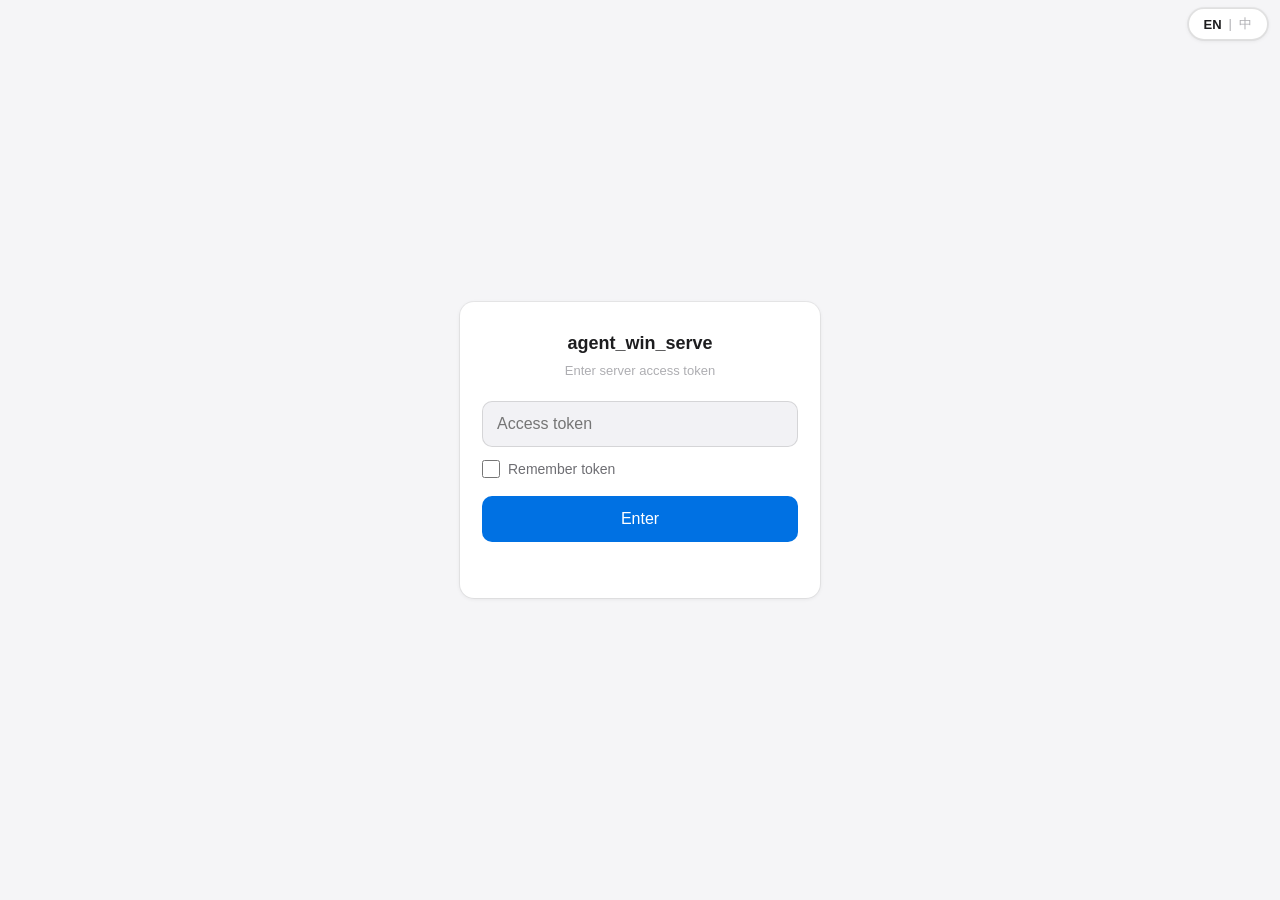
==== static/mobile.html @ 714d3a8e "init" ====
<!DOCTYPE html>
<html lang="en">
<head>
  <meta charset="utf-8" />
  <meta name="viewport" content="width=device-width, initial-scale=1, maximum-scale=1, viewport-fit=cover" />
  <title>claude·tape · mobile</title>
  <link rel="icon" href="/static/favicon.ico" type="image/x-icon" />
  <link rel="stylesheet" href="/static/vendor/xterm.css" />
  <style>
    :root {
      --bg:#f5f5f7; --s1:#fff; --s2:#f2f2f5; --s3:#e8e8ed;
      --b:rgba(0,0,0,.07); --bm:rgba(0,0,0,.12);
      --t1:#1d1d1f; --t2:#6e6e73; --t3:#aeaeb2;
      --blue:#0071e3; --green:#28a745; --red:#ff3b30;
      --r:14px; --rsm:10px; --rxs:8px;
      --card-shadow:0 1px 4px rgba(0,0,0,.08),0 0 0 1px rgba(0,0,0,.05);
      --safe-b:env(safe-area-inset-bottom,0px);
      --safe-t:env(safe-area-inset-top,0px);
    }
    *,*::before,*::after{box-sizing:border-box;margin:0;padding:0;}
    html,body{height:100%;background:var(--bg);color:var(--t1);
      font-family:-apple-system,BlinkMacSystemFont,"Helvetica Neue",sans-serif;
      font-size:15px;line-height:1.5;-webkit-font-smoothing:antialiased;
      -webkit-text-size-adjust:100%;}
    .hidden{display:none !important;}
    button,input,select,textarea{font-family:inherit;}
    ::-webkit-scrollbar{width:0;height:0;}

    /* Gate */
    #gate{position:fixed;inset:0;z-index:10;background:var(--bg);
      display:flex;align-items:center;justify-content:center;padding:20px;}
    .gate-box{width:min(360px,92vw);background:var(--s1);border-radius:var(--r);
      padding:28px 22px;box-shadow:var(--card-shadow);}
    .gate-title{font-size:18px;font-weight:600;text-align:center;margin-bottom:4px;}
    .gate-sub{font-size:13px;color:var(--t3);text-align:center;margin-bottom:20px;}
    .gate-box input[type=password]{width:100%;background:var(--s2);color:var(--t1);
      border:1px solid var(--bm);border-radius:var(--rsm);padding:13px 14px;
      font-size:16px;outline:none;margin-bottom:12px;}
    .gate-box input[type=password]:focus{border-color:var(--blue);}
    .gate-remember{display:flex;align-items:center;gap:8px;font-size:14px;
      color:var(--t2);margin-bottom:16px;cursor:pointer;user-select:none;}
    .gate-remember input{width:18px;height:18px;accent-color:var(--blue);}
    #enter{width:100%;background:var(--blue);color:#fff;border:none;
      border-radius:var(--rsm);padding:14px;font-size:16px;font-weight:500;cursor:pointer;}
    #enter:active{filter:brightness(.95);}
    #gate-err{color:var(--red);font-size:13px;min-height:18px;margin-top:10px;text-align:center;}

    /* Lang switcher */
    #lang-sw{position:fixed;top:calc(8px + var(--safe-t));right:12px;z-index:99999;
      display:flex;align-items:center;gap:2px;background:var(--s1);
      border:1px solid var(--bm);border-radius:20px;padding:4px 10px;box-shadow:var(--card-shadow);}
    .lb{background:none;border:none;cursor:pointer;font-size:13px;color:var(--t3);
      padding:2px 5px;border-radius:4px;}
    .lb.active{color:var(--t1);font-weight:600;}
    .lb-sep{font-size:13px;color:var(--t3);}

    /* Home */
    #home{position:fixed;inset:0;z-index:5;overflow-y:auto;background:var(--bg);
      -webkit-overflow-scrolling:touch;}
    .home-wrap{max-width:560px;margin:0 auto;padding:calc(20px + var(--safe-t)) 16px calc(40px + var(--safe-b));}
    .brand{display:flex;align-items:center;gap:8px;margin-bottom:20px;}
    .brand-name{font-size:19px;font-weight:700;letter-spacing:-.02em;color:var(--t1);}
    .brand-name em{font-style:normal;color:#C45A3A;}
    .sec-label{font-size:11px;font-weight:600;letter-spacing:.07em;text-transform:uppercase;
      color:var(--t3);padding:0 4px;margin:26px 0 8px;}
    .sec-label:first-of-type{margin-top:0;}
    .home-card{background:var(--s1);border-radius:var(--r);box-shadow:var(--card-shadow);padding:14px;}
    .new-col{display:flex;flex-direction:column;gap:10px;}
    .new-col select{width:100%;background:var(--s2);color:var(--t1);border:1px solid var(--bm);
      border-radius:var(--rsm);padding:12px;font-size:15px;outline:none;appearance:auto;}
    .new-col #start{width:100%;background:var(--blue);color:#fff;border:none;border-radius:var(--rsm);
      padding:14px;font-size:16px;font-weight:500;cursor:pointer;}
    .new-col #config{width:100%;background:var(--s2);color:var(--t2);border:1px solid var(--bm);
      border-radius:var(--rsm);padding:12px;font-size:15px;cursor:pointer;}

    /* History */
    .grp{margin-bottom:12px;}
    .grp-head{display:flex;align-items:center;gap:8px;padding:10px 8px;border-radius:var(--rsm);
      cursor:pointer;user-select:none;}
    .grp-head .caret{color:var(--t3);font-size:12px;width:12px;text-align:center;}
    .grp-head .path{color:var(--t2);font-size:13px;word-break:break-all;flex:1;}
    .grp-head .count{font-size:11px;color:var(--t3);background:var(--s3);border-radius:20px;padding:2px 9px;}
    .grp-body{display:flex;flex-direction:column;gap:10px;}
    .scard{background:var(--s1);border-radius:var(--r);box-shadow:var(--card-shadow);padding:12px 14px;}
    .scard-top{display:flex;align-items:center;gap:8px;margin-bottom:10px;}
    .scard-top .dot{width:8px;height:8px;flex:none;border-radius:50%;}
    .scard-top .dot.active{background:var(--green);box-shadow:0 0 5px rgba(40,167,69,.4);}
    .scard-top .dot.closed{background:var(--t3);}
    .scard-top .when{color:var(--t2);font-size:13px;font-variant-numeric:tabular-nums;}
    .scard-top .act{margin-left:auto;background:var(--green);color:#fff;border:none;
      border-radius:var(--rxs);padding:8px 16px;font-size:14px;font-weight:500;cursor:pointer;}
    .scard-row{display:flex;align-items:flex-start;gap:8px;margin-top:8px;}
    .scard-row .lbl{font-size:12px;color:var(--t3);width:42px;flex:none;padding-top:9px;}
    .scard-row .tag-input{flex:1;min-width:0;background:var(--s2);color:var(--t1);
      border:1px solid var(--bm);border-radius:var(--rxs);padding:8px 10px;font-size:14px;
      outline:none;resize:none;overflow:hidden;line-height:1.4;}
    .scard-row .tag-input:focus{border-color:var(--blue);}
    .scard-row .m-select{flex:1;min-width:0;background:var(--s2);color:var(--blue);
      border:1px solid var(--bm);border-radius:var(--rxs);padding:8px 10px;font-size:14px;
      outline:none;appearance:auto;}
    .scard-row .pk-ok,.scard-row .pk-cancel,.scard-row .mi-del{flex:none;background:var(--s2);
      color:var(--t2);border:1px solid var(--bm);border-radius:var(--rxs);padding:8px 12px;
      font-size:13px;cursor:pointer;}
    .scard-row .mi-del{color:var(--red);border-color:rgba(255,59,48,.25);}
    .tag-btns{display:none;gap:6px;}
    .tag-btns.visible{display:flex;}
    .empty{color:var(--t3);font-size:14px;padding:14px 8px;}

    /* Terminal */
    #termview{position:fixed;inset:0;background:#1e1e1e;display:flex;flex-direction:column;}
    #bar{display:flex;gap:10px;align-items:center;flex:none;
      height:calc(48px + var(--safe-t));padding:var(--safe-t) 12px 0;
      background:rgba(245,245,247,.95);border-bottom:1px solid var(--b);}
    #back{background:var(--s2);color:var(--t2);border:1px solid var(--bm);border-radius:var(--rxs);
      padding:8px 14px;font-size:14px;cursor:pointer;}
    #bar .brand-name{font-size:15px;}
    #status{margin-left:auto;font-size:12px;color:var(--t2);}
    #term{flex:1;min-height:0;padding:4px;overflow:hidden;}

    /* Keys toolbar */
    #keys{flex:none;display:flex;gap:6px;overflow-x:auto;white-space:nowrap;
      padding:8px 10px calc(8px + var(--safe-b));background:#2a2a2e;
      border-top:1px solid rgba(255,255,255,.08);-webkit-overflow-scrolling:touch;}
    #keys::-webkit-scrollbar{height:0;}
    .key{flex:none;min-width:46px;height:38px;display:inline-flex;align-items:center;justify-content:center;
      background:#3a3a40;color:#eaeaea;border:1px solid rgba(255,255,255,.1);border-radius:8px;
      font-size:14px;font-family:Consolas,monospace;cursor:pointer;user-select:none;padding:0 12px;}
    .key:active{background:#4a4a52;}
    .key.armed{background:var(--blue);color:#fff;border-color:var(--blue);}

    /* Config */
    #configview{position:fixed;inset:0;z-index:6;overflow-y:auto;background:var(--bg);
      -webkit-overflow-scrolling:touch;}
    #cfgbar{display:flex;gap:10px;align-items:center;height:calc(48px + var(--safe-t));
      padding:var(--safe-t) 14px 0;background:rgba(245,245,247,.95);border-bottom:1px solid var(--b);
      position:sticky;top:0;z-index:1;}
    #cfg-back{background:var(--s2);color:var(--t2);border:1px solid var(--bm);border-radius:var(--rxs);
      padding:8px 14px;font-size:14px;cursor:pointer;}
    .cfg-title{font-size:15px;font-weight:600;}
    #cfg-status{margin-left:auto;font-size:12px;color:var(--t2);}
    #cfg-body{max-width:560px;margin:0 auto;padding:16px 14px calc(40px + var(--safe-b));}
    .cfg-card{background:var(--s1);border-radius:var(--r);box-shadow:var(--card-shadow);
      padding:14px;margin-bottom:12px;}
    .cfg-h{font-size:11px;font-weight:600;letter-spacing:.07em;text-transform:uppercase;
      color:var(--t3);margin-bottom:12px;}
    .cfg-field{display:block;font-size:13px;color:var(--t2);margin-bottom:14px;}
    .cfg-field:last-child{margin-bottom:0;}
    .cfg-field input,.cfg-field textarea{display:block;width:100%;margin-top:6px;background:var(--s2);
      color:var(--t1);border:1px solid var(--bm);border-radius:var(--rsm);padding:11px;font-size:15px;
      outline:none;font-family:"SF Mono","Consolas",monospace;resize:vertical;}
    .cfg-field input:focus,.cfg-field textarea:focus{border-color:var(--blue);}
    .mcard{background:var(--s2);border:1px solid var(--b);border-radius:var(--rsm);
      padding:12px;margin-bottom:10px;}
    .mcard.builtin{opacity:.55;}
    .mcard-h{display:flex;align-items:center;gap:8px;margin-bottom:8px;}
    .mcard-h .midx{font-size:12px;color:var(--t3);}
    .mcard-h .cfg-builtin-tag{font-size:11px;color:var(--t3);background:var(--s1);
      border:1px solid var(--b);border-radius:20px;padding:2px 9px;}
    .mcard-h .m-del{margin-left:auto;background:transparent;color:var(--red);
      border:1px solid rgba(255,59,48,.25);border-radius:var(--rxs);padding:6px 12px;
      font-size:13px;cursor:pointer;}
    .mcard label{display:block;font-size:11px;color:var(--t3);margin-bottom:8px;}
    .mcard label:last-child{margin-bottom:0;}
    .mcard input{display:block;width:100%;margin-top:4px;background:var(--s1);color:var(--t1);
      border:1px solid var(--bm);border-radius:var(--rxs);padding:9px;font-size:14px;outline:none;
      font-family:"SF Mono","Consolas",monospace;}
    .mcard input:focus{border-color:var(--blue);}
    .mcard input:disabled{opacity:.6;}
    .cfg-add{background:transparent;color:var(--blue);border:1px solid rgba(0,113,227,.3);
      border-radius:var(--rxs);padding:10px 14px;font-size:14px;cursor:pointer;}
    .cfg-actions{display:flex;gap:10px;}
    .cfg-actions button{flex:1;border-radius:var(--rsm);padding:13px;font-size:15px;font-weight:500;
      cursor:pointer;border:none;}
    #cfg-save{background:var(--s2);color:var(--t1);border:1px solid var(--bm) !important;}
    #cfg-apply{background:var(--blue);color:#fff;}

    /* Confirm dialog */
    @keyframes fadeIn{from{opacity:0;}to{opacity:1;}}
    .confirm-overlay{position:fixed;inset:0;z-index:20000;background:rgba(0,0,0,.35);
      display:flex;align-items:center;justify-content:center;padding:20px;animation:fadeIn .12s ease;}
    .confirm-card{background:var(--s1);border-radius:var(--r);width:min(320px,92vw);
      padding:24px 20px 18px;box-shadow:0 20px 60px rgba(0,0,0,.2);}
    .confirm-msg{font-size:15px;text-align:center;margin-bottom:20px;line-height:1.6;}
    .confirm-actions{display:flex;gap:10px;}
    .confirm-cancel{flex:1;background:var(--s2);color:var(--t1);border:1px solid var(--bm);
      border-radius:var(--rsm);padding:12px;font-size:15px;cursor:pointer;}
    .confirm-ok{flex:1;background:var(--red);color:#fff;border:none;border-radius:var(--rsm);
      padding:12px;font-size:15px;font-weight:500;cursor:pointer;}
  </style>
</head>
<body>
  <div id="gate">
    <div class="gate-box">
      <div class="gate-title">agent_win_serve</div>
      <div class="gate-sub" data-i18n="gate_sub">Enter server access token</div>
      <input id="token-input" type="password" placeholder="Access token"
             data-i18n-ph="gate_placeholder" autocomplete="off" />
      <label class="gate-remember">
        <input type="checkbox" id="remember-token" />
        <span data-i18n="gate_remember">Remember token</span>
      </label>
      <button id="enter" data-i18n="gate_enter">Enter</button>
      <div id="gate-err"></div>
    </div>
  </div>

  <div id="home" class="hidden">
    <div class="home-wrap">
      <div class="brand">
        <svg width="26" height="26" viewBox="0 0 32 32" style="display:block">
          <defs><linearGradient id="bg-grad2" x1="0" x2="1" y1="0" y2="1">
            <stop offset="0%" stop-color="#E78A6A"/><stop offset="100%" stop-color="#C45A3A"/>
          </linearGradient></defs>
          <rect x="1" y="1" width="30" height="30" rx="7" fill="url(#bg-grad2)"/>
          <path d="M5 19c3 -2 6 -2 11 -2s8 0 11 2" stroke="#FFF7EE" stroke-width="1.6" stroke-linecap="round" fill="none" opacity=".85"/>
          <circle cx="11" cy="14" r="3.4" fill="#FFF7EE"/><circle cx="21" cy="14" r="3.4" fill="#FFF7EE"/>
          <circle cx="11" cy="14" r="1.2" fill="#C45A3A"/><circle cx="21" cy="14" r="1.2" fill="#C45A3A"/>
        </svg>
        <span class="brand-name">claude<em>·</em>tape</span>
      </div>
      <div class="sec-label" data-i18n="sec_new_session">New Session</div>
      <div class="home-card">
        <div class="new-col">
          <select id="model"></select>
          <select id="cwd"></select>
          <button id="start" data-i18n="btn_start">Start</button>
          <button id="config" data-i18n="btn_config">Config</button>
        </div>
      </div>
      <div class="sec-label" data-i18n="sec_history">History</div>
      <div id="history"></div>
    </div>
  </div>

  <div id="termview" class="hidden">
    <div id="bar">
      <button id="back" data-i18n="btn_back">← Back</button>
      <span class="brand-name">claude<em>·</em>tape</span>
      <span id="status"></span>
    </div>
    <div id="term"></div>
    <div id="keys">
      <button class="key" data-seq="esc">Esc</button>
      <button class="key" data-seq="tab">Tab</button>
      <button class="key" id="key-ctrl">Ctrl</button>
      <button class="key" data-seq="up">↑</button>
      <button class="key" data-seq="down">↓</button>
      <button class="key" data-seq="left">←</button>
      <button class="key" data-seq="right">→</button>
      <button class="key" data-seq="enter">Enter</button>
      <button class="key" data-seq="slash">/</button>
    </div>
  </div>

  <div id="configview" class="hidden">
    <div id="cfgbar">
      <button id="cfg-back" data-i18n="btn_cfg_back">← Back</button>
      <span class="cfg-title" data-i18n="cfg_title">Config</span>
      <span id="cfg-status"></span>
    </div>
    <div id="cfg-body">
      <div class="cfg-card">
        <label class="cfg-field">claude_bin
          <input id="cfg-claude-bin" type="text" />
        </label>
        <label class="cfg-field">access_token
          <input id="cfg-token" type="text" />
        </label>
        <label class="cfg-field">
          <span data-i18n="cfg_dirs_label">project_dirs (one per line)</span>
          <textarea id="cfg-dirs" rows="4"></textarea>
        </label>
      </div>
      <div class="cfg-card">
        <div class="cfg-h" data-i18n="cfg_models_label">Models</div>
        <div id="cfg-models"></div>
        <div style="display:flex;gap:8px;flex-wrap:wrap">
          <button id="cfg-add-model" class="cfg-add" data-i18n="cfg_add_model">+ Add model</button>
          <button id="cfg-import-model" class="cfg-add" data-i18n="cfg_import_model">↑ Import</button>
          <button id="cfg-export-model" class="cfg-add" data-i18n="cfg_export_model">↓ Export</button>
        </div>
        <input type="file" id="cfg-import-file" accept=".json" style="display:none">
      </div>
      <div class="cfg-actions">
        <button id="cfg-save" data-i18n="cfg_save">Save</button>
        <button id="cfg-apply" data-i18n="cfg_apply">Apply</button>
      </div>
    </div>
  </div>

  <div id="lang-sw">
    <button class="lb active" data-lang="en">EN</button>
    <span class="lb-sep">|</span>
    <button class="lb" data-lang="zh">中</button>
  </div>

  <script src="/static/vendor/xterm.js"></script>
  <script src="/static/vendor/addon-fit.js"></script>
  <script src="/static/mobile.js"></script>
</body>
</html>
---- static/vendor/xterm.css ----
/**
 * Copyright (c) 2014 The xterm.js authors. All rights reserved.
 * Copyright (c) 2012-2013, Christopher Jeffrey (MIT License)
 * https://github.com/chjj/term.js
 * @license MIT
 *
 * Permission is hereby granted, free of charge, to any person obtaining a copy
 * of this software and associated documentation files (the "Software"), to deal
 * in the Software without restriction, including without limitation the rights
 * to use, copy, modify, merge, publish, distribute, sublicense, and/or sell
 * copies of the Software, and to permit persons to whom the Software is
 * furnished to do so, subject to the following conditions:
 *
 * The above copyright notice and this permission notice shall be included in
 * all copies or substantial portions of the Software.
 *
 * THE SOFTWARE IS PROVIDED "AS IS", WITHOUT WARRANTY OF ANY KIND, EXPRESS OR
 * IMPLIED, INCLUDING BUT NOT LIMITED TO THE WARRANTIES OF MERCHANTABILITY,
 * FITNESS FOR A PARTICULAR PURPOSE AND NONINFRINGEMENT. IN NO EVENT SHALL THE
 * AUTHORS OR COPYRIGHT HOLDERS BE LIABLE FOR ANY CLAIM, DAMAGES OR OTHER
 * LIABILITY, WHETHER IN AN ACTION OF CONTRACT, TORT OR OTHERWISE, ARISING FROM,
 * OUT OF OR IN CONNECTION WITH THE SOFTWARE OR THE USE OR OTHER DEALINGS IN
 * THE SOFTWARE.
 *
 * Originally forked from (with the author's permission):
 *   Fabrice Bellard's javascript vt100 for jslinux:
 *   http://bellard.org/jslinux/
 *   Copyright (c) 2011 Fabrice Bellard
 *   The original design remains. The terminal itself
 *   has been extended to include xterm CSI codes, among
 *   other features.
 */

/**
 *  Default styles for xterm.js
 */

.xterm {
    cursor: text;
    position: relative;
    user-select: none;
    -ms-user-select: none;
    -webkit-user-select: none;
}

.xterm.focus,
.xterm:focus {
    outline: none;
}

.xterm .xterm-helpers {
    position: absolute;
    top: 0;
    /**
     * The z-index of the helpers must be higher than the canvases in order for
     * IMEs to appear on top.
     */
    z-index: 5;
}

.xterm .xterm-helper-textarea {
    padding: 0;
    border: 0;
    margin: 0;
    /* Move textarea out of the screen to the far left, so that the cursor is not visible */
    position: absolute;
    opacity: 0;
    left: -9999em;
    top: 0;
    width: 0;
    height: 0;
    z-index: -5;
    /** Prevent wrapping so the IME appears against the textarea at the correct position */
    white-space: nowrap;
    overflow: hidden;
    resize: none;
}

.xterm .composition-view {
    /* TODO: Composition position got messed up somewhere */
    background: #000;
    color: #FFF;
    display: none;
    position: absolute;
    white-space: nowrap;
    z-index: 1;
}

.xterm .composition-view.active {
    display: block;
}

.xterm .xterm-viewport {
    /* On OS X this is required in order for the scroll bar to appear fully opaque */
    background-color: #000;
    overflow-y: scroll;
    cursor: default;
    position: absolute;
    right: 0;
    left: 0;
    top: 0;
    bottom: 0;
}

.xterm .xterm-screen {
    position: relative;
}

.xterm .xterm-screen canvas {
    position: absolute;
    left: 0;
    top: 0;
}

.xterm .xterm-scroll-area {
    visibility: hidden;
}

.xterm-char-measure-element {
    display: inline-block;
    visibility: hidden;
    position: absolute;
    top: 0;
    left: -9999em;
    line-height: normal;
}

.xterm.enable-mouse-events {
    /* When mouse events are enabled (eg. tmux), revert to the standard pointer cursor */
    cursor: default;
}

.xterm.xterm-cursor-pointer,
.xterm .xterm-cursor-pointer {
    cursor: pointer;
}

.xterm.column-select.focus {
    /* Column selection mode */
    cursor: crosshair;
}

.xterm .xterm-accessibility:not(.debug),
.xterm .xterm-message {
    position: absolute;
    left: 0;
    top: 0;
    bottom: 0;
    right: 0;
    z-index: 10;
    color: transparent;
    pointer-events: none;
}

.xterm .xterm-accessibility-tree:not(.debug) *::selection {
  color: transparent;
}

.xterm .xterm-accessibility-tree {
  user-select: text;
  white-space: pre;
}

.xterm .live-region {
    position: absolute;
    left: -9999px;
    width: 1px;
    height: 1px;
    overflow: hidden;
}

.xterm-dim {
    /* Dim should not apply to background, so the opacity of the foreground color is applied
     * explicitly in the generated class and reset to 1 here */
    opacity: 1 !important;
}

.xterm-underline-1 { text-decoration: underline; }
.xterm-underline-2 { text-decoration: double underline; }
.xterm-underline-3 { text-decoration: wavy underline; }
.xterm-underline-4 { text-decoration: dotted underline; }
.xterm-underline-5 { text-decoration: dashed underline; }

.xterm-overline {
    text-decoration: overline;
}

.xterm-overline.xterm-underline-1 { text-decoration: overline underline; }
.xterm-overline.xterm-underline-2 { text-decoration: overline double underline; }
.xterm-overline.xterm-underline-3 { text-decoration: overline wavy underline; }
.xterm-overline.xterm-underline-4 { text-decoration: overline dotted underline; }
.xterm-overline.xterm-underline-5 { text-decoration: overline dashed underline; }

.xterm-strikethrough {
    text-decoration: line-through;
}

.xterm-screen .xterm-decoration-container .xterm-decoration {
	z-index: 6;
	position: absolute;
}

.xterm-screen .xterm-decoration-container .xterm-decoration.xterm-decoration-top-layer {
	z-index: 7;
}

.xterm-decoration-overview-ruler {
    z-index: 8;
    position: absolute;
    top: 0;
    right: 0;
    pointer-events: none;
}

.xterm-decoration-top {
    z-index: 2;
    position: relative;
}
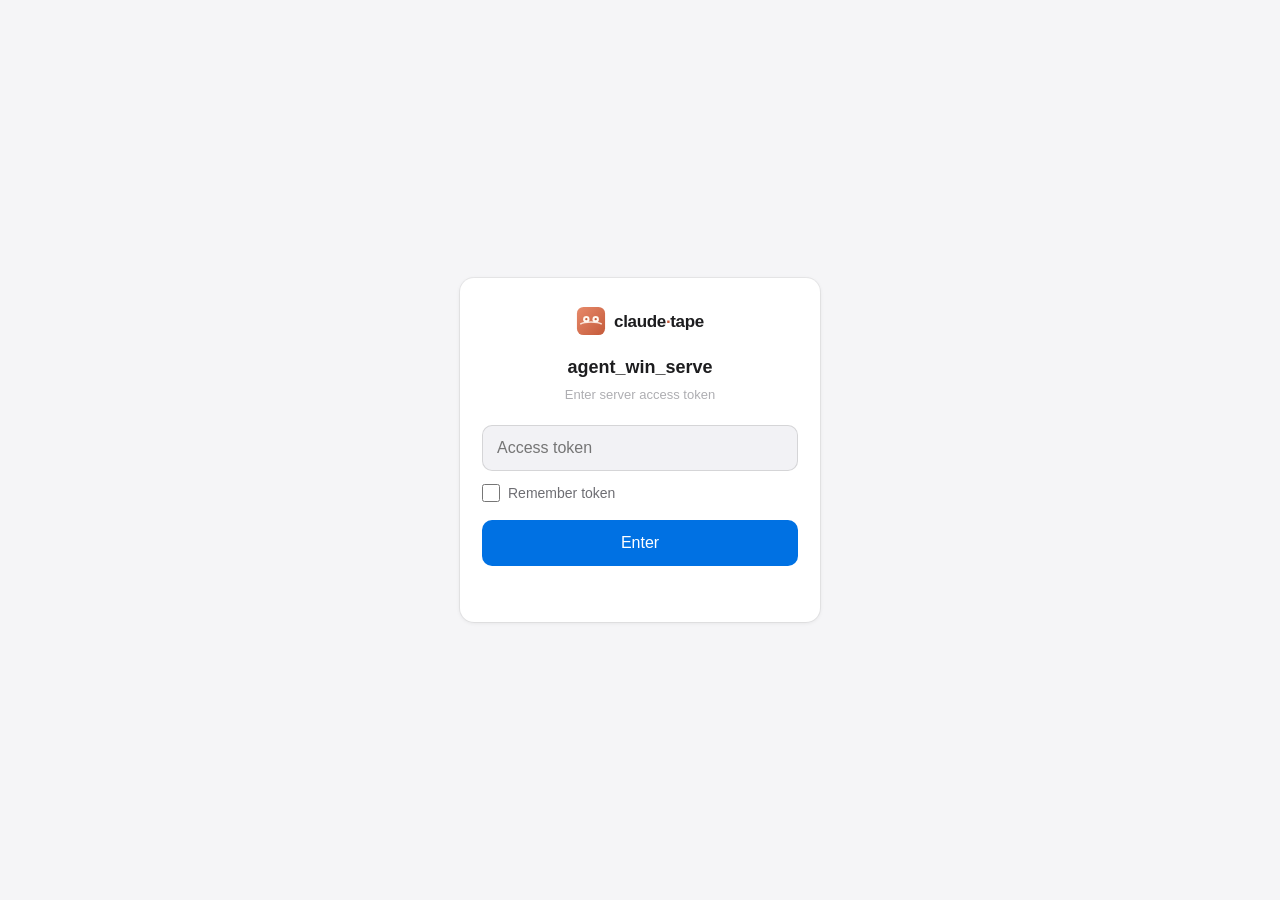
==== commit 61f10f9a: "feat: frp tunnel for external access, Bearer-token auth, WS keepalive - Vendor pyfrpc (pure-Python f" ====
--- a/static/mobile.html
+++ b/static/mobile.html
@@ -7,11 +7,13 @@
   <link rel="icon" href="/static/favicon.ico" type="image/x-icon" />
   <link rel="stylesheet" href="/static/vendor/xterm.css" />
   <style>
-    :root {
+    :root{
       --bg:#f5f5f7; --s1:#fff; --s2:#f2f2f5; --s3:#e8e8ed;
       --b:rgba(0,0,0,.07); --bm:rgba(0,0,0,.12);
       --t1:#1d1d1f; --t2:#6e6e73; --t3:#aeaeb2;
       --blue:#0071e3; --green:#28a745; --red:#ff3b30;
+      --coral:#C45A3A; --coral2:#E78A6A;
+      --accent:var(--coral2); --accent-dk:var(--coral); --accent-bg:rgba(196,90,58,.1);
       --r:14px; --rsm:10px; --rxs:8px;
       --card-shadow:0 1px 4px rgba(0,0,0,.08),0 0 0 1px rgba(0,0,0,.05);
       --safe-b:env(safe-area-inset-bottom,0px);
@@ -20,17 +22,19 @@
     *,*::before,*::after{box-sizing:border-box;margin:0;padding:0;}
     html,body{height:100%;background:var(--bg);color:var(--t1);
       font-family:-apple-system,BlinkMacSystemFont,"Helvetica Neue",sans-serif;
-      font-size:15px;line-height:1.5;-webkit-font-smoothing:antialiased;
-      -webkit-text-size-adjust:100%;}
+      font-size:15px;line-height:1.5;-webkit-font-smoothing:antialiased;-webkit-text-size-adjust:100%;}
     .hidden{display:none !important;}
     button,input,select,textarea{font-family:inherit;}
     ::-webkit-scrollbar{width:0;height:0;}
 
-    /* Gate */
-    #gate{position:fixed;inset:0;z-index:10;background:var(--bg);
+    /* ---------- Gate ---------- */
+    #gate{position:fixed;inset:0;z-index:100;background:var(--bg);
       display:flex;align-items:center;justify-content:center;padding:20px;}
     .gate-box{width:min(360px,92vw);background:var(--s1);border-radius:var(--r);
       padding:28px 22px;box-shadow:var(--card-shadow);}
+    .gate-brand{display:flex;align-items:center;justify-content:center;gap:8px;margin-bottom:18px;}
+    .gate-brand-name{font-size:17px;font-weight:700;letter-spacing:-.02em;}
+    .gate-brand-name em{font-style:normal;color:var(--coral);}
     .gate-title{font-size:18px;font-weight:600;text-align:center;margin-bottom:4px;}
     .gate-sub{font-size:13px;color:var(--t3);text-align:center;margin-bottom:20px;}
     .gate-box input[type=password]{width:100%;background:var(--s2);color:var(--t1);
@@ -45,100 +49,135 @@
     #enter:active{filter:brightness(.95);}
     #gate-err{color:var(--red);font-size:13px;min-height:18px;margin-top:10px;text-align:center;}
 
-    /* Lang switcher */
-    #lang-sw{position:fixed;top:calc(8px + var(--safe-t));right:12px;z-index:99999;
-      display:flex;align-items:center;gap:2px;background:var(--s1);
-      border:1px solid var(--bm);border-radius:20px;padding:4px 10px;box-shadow:var(--card-shadow);}
-    .lb{background:none;border:none;cursor:pointer;font-size:13px;color:var(--t3);
-      padding:2px 5px;border-radius:4px;}
-    .lb.active{color:var(--t1);font-weight:600;}
-    .lb-sep{font-size:13px;color:var(--t3);}
-
-    /* Home */
-    #home{position:fixed;inset:0;z-index:5;overflow-y:auto;background:var(--bg);
-      -webkit-overflow-scrolling:touch;}
-    .home-wrap{max-width:560px;margin:0 auto;padding:calc(20px + var(--safe-t)) 16px calc(40px + var(--safe-b));}
-    .brand{display:flex;align-items:center;gap:8px;margin-bottom:20px;}
-    .brand-name{font-size:19px;font-weight:700;letter-spacing:-.02em;color:var(--t1);}
-    .brand-name em{font-style:normal;color:#C45A3A;}
+    /* ---------- App shell ---------- */
+    #app{position:fixed;inset:0;display:flex;flex-direction:column;background:var(--bg);}
+
+    /* persistent top bar — controls hug the LEFT, center kept clear for the camera */
+    #bar{flex:none;display:flex;align-items:center;gap:8px;
+      height:calc(54px + var(--safe-t));padding:calc(8px + var(--safe-t)) 12px 0;
+      background:rgba(245,245,247,.92);backdrop-filter:saturate(1.6) blur(12px);
+      border-bottom:1px solid var(--b);position:relative;z-index:20;}
+    .icon-btn{width:40px;height:40px;flex:none;display:flex;align-items:center;justify-content:center;
+      background:var(--s1);border:1px solid var(--b);font-size:18px;color:var(--t1);cursor:pointer;
+      border-radius:11px;box-shadow:0 1px 2px rgba(0,0,0,.04);}
+    .icon-btn:active{background:var(--s3);}
+    .grid-btn{position:relative;font-size:17px;}
+    .grid-btn .badge{position:absolute;top:-5px;right:-5px;min-width:18px;height:18px;padding:0 4px;
+      background:var(--coral);color:#fff;font-size:10px;font-weight:700;border-radius:9px;
+      display:flex;align-items:center;justify-content:center;border:2px solid var(--bg);}
+    #bar .spacer{flex:1;}
+    #bar .ctx{font-size:13px;color:var(--t2);max-width:150px;text-align:right;line-height:1.25;}
+    #bar .ctx b{display:block;color:var(--t1);font-size:14px;font-weight:600;
+      white-space:nowrap;overflow:hidden;text-overflow:ellipsis;max-width:150px;}
+    #bar .ctx span{display:block;font-size:11px;color:var(--t3);
+      white-space:nowrap;overflow:hidden;text-overflow:ellipsis;max-width:150px;}
+
+    #bodyc{flex:1;min-height:0;position:relative;overflow:hidden;}
+    .view{position:absolute;inset:0;overflow-y:auto;-webkit-overflow-scrolling:touch;display:none;}
+    .view.on{display:block;}
+    #v-term.on{display:flex;flex-direction:column;}
+
+    /* ---------- Home ---------- */
+    .home-wrap{max-width:560px;margin:0 auto;padding:18px 16px calc(40px + var(--safe-b));}
     .sec-label{font-size:11px;font-weight:600;letter-spacing:.07em;text-transform:uppercase;
-      color:var(--t3);padding:0 4px;margin:26px 0 8px;}
-    .sec-label:first-of-type{margin-top:0;}
+      color:var(--t3);padding:0 4px;margin:24px 0 8px;}
+    .sec-label:first-child{margin-top:2px;}
+    .sec-row{display:flex;align-items:center;justify-content:space-between;}
+    .sel-toggle{background:var(--s2);border:1px solid var(--bm);border-radius:var(--rxs);
+      padding:6px 14px;font-size:12px;color:var(--t2);cursor:pointer;}
+    .sel-toggle.on{background:var(--accent-bg);color:var(--coral);border-color:rgba(196,90,58,.3);}
     .home-card{background:var(--s1);border-radius:var(--r);box-shadow:var(--card-shadow);padding:14px;}
     .new-col{display:flex;flex-direction:column;gap:10px;}
     .new-col select{width:100%;background:var(--s2);color:var(--t1);border:1px solid var(--bm);
       border-radius:var(--rsm);padding:12px;font-size:15px;outline:none;appearance:auto;}
     .new-col #start{width:100%;background:var(--blue);color:#fff;border:none;border-radius:var(--rsm);
       padding:14px;font-size:16px;font-weight:500;cursor:pointer;}
-    .new-col #config{width:100%;background:var(--s2);color:var(--t2);border:1px solid var(--bm);
-      border-radius:var(--rsm);padding:12px;font-size:15px;cursor:pointer;}
-
-    /* History */
+
+    /* history — grouped + inline edit */
     .grp{margin-bottom:12px;}
-    .grp-head{display:flex;align-items:center;gap:8px;padding:10px 8px;border-radius:var(--rsm);
-      cursor:pointer;user-select:none;}
-    .grp-head .caret{color:var(--t3);font-size:12px;width:12px;text-align:center;}
-    .grp-head .path{color:var(--t2);font-size:13px;word-break:break-all;flex:1;}
-    .grp-head .count{font-size:11px;color:var(--t3);background:var(--s3);border-radius:20px;padding:2px 9px;}
-    .grp-body{display:flex;flex-direction:column;gap:10px;}
-    .scard{background:var(--s1);border-radius:var(--r);box-shadow:var(--card-shadow);padding:12px 14px;}
-    .scard-top{display:flex;align-items:center;gap:8px;margin-bottom:10px;}
-    .scard-top .dot{width:8px;height:8px;flex:none;border-radius:50%;}
-    .scard-top .dot.active{background:var(--green);box-shadow:0 0 5px rgba(40,167,69,.4);}
-    .scard-top .dot.closed{background:var(--t3);}
-    .scard-top .when{color:var(--t2);font-size:13px;font-variant-numeric:tabular-nums;}
-    .scard-top .act{margin-left:auto;background:var(--green);color:#fff;border:none;
-      border-radius:var(--rxs);padding:8px 16px;font-size:14px;font-weight:500;cursor:pointer;}
-    .scard-row{display:flex;align-items:flex-start;gap:8px;margin-top:8px;}
-    .scard-row .lbl{font-size:12px;color:var(--t3);width:42px;flex:none;padding-top:9px;}
-    .scard-row .tag-input{flex:1;min-width:0;background:var(--s2);color:var(--t1);
-      border:1px solid var(--bm);border-radius:var(--rxs);padding:8px 10px;font-size:14px;
-      outline:none;resize:none;overflow:hidden;line-height:1.4;}
-    .scard-row .tag-input:focus{border-color:var(--blue);}
-    .scard-row .m-select{flex:1;min-width:0;background:var(--s2);color:var(--blue);
-      border:1px solid var(--bm);border-radius:var(--rxs);padding:8px 10px;font-size:14px;
-      outline:none;appearance:auto;}
-    .scard-row .pk-ok,.scard-row .pk-cancel,.scard-row .mi-del{flex:none;background:var(--s2);
-      color:var(--t2);border:1px solid var(--bm);border-radius:var(--rxs);padding:8px 12px;
-      font-size:13px;cursor:pointer;}
-    .scard-row .mi-del{color:var(--red);border-color:rgba(255,59,48,.25);}
-    .tag-btns{display:none;gap:6px;}
-    .tag-btns.visible{display:flex;}
-    .empty{color:var(--t3);font-size:14px;padding:14px 8px;}
-
-    /* Terminal */
-    #termview{position:fixed;inset:0;background:#1e1e1e;display:flex;flex-direction:column;}
-    #bar{display:flex;gap:10px;align-items:center;flex:none;
-      height:calc(48px + var(--safe-t));padding:var(--safe-t) 12px 0;
-      background:rgba(245,245,247,.95);border-bottom:1px solid var(--b);}
-    #back{background:var(--s2);color:var(--t2);border:1px solid var(--bm);border-radius:var(--rxs);
-      padding:8px 14px;font-size:14px;cursor:pointer;}
-    #bar .brand-name{font-size:15px;}
-    #status{margin-left:auto;font-size:12px;color:var(--t2);}
-    #term{flex:1;min-height:0;padding:4px;overflow:hidden;}
-
-    /* Keys toolbar */
-    #keys{flex:none;display:flex;gap:6px;overflow-x:auto;white-space:nowrap;
+    .grp-head{display:flex;align-items:center;gap:8px;padding:8px 6px 6px;cursor:pointer;user-select:none;}
+    .grp-head .caret{color:var(--t3);font-size:11px;width:11px;flex:none;}
+    .grp-head .path{color:var(--t2);font-size:12px;font-family:"SF Mono",Consolas,monospace;
+      flex:1;word-break:break-all;}
+    .grp-head .count{font-size:10.5px;color:var(--t3);background:var(--s3);border-radius:20px;
+      padding:1px 9px;flex:none;}
+    .grp-body{display:flex;flex-direction:column;gap:8px;}
+    .grp-body.collapsed{display:none;}
+    .hsess{background:var(--s1);border-radius:var(--r);box-shadow:var(--card-shadow);padding:11px 12px;
+      display:flex;flex-direction:column;gap:9px;border:1.5px solid transparent;transition:border-color .12s;}
+    .hsess.sel{border-color:var(--coral);}
+    .hsess .r1{display:flex;align-items:center;gap:9px;}
+    .hsess .chk{display:none;width:19px;height:19px;accent-color:var(--coral);flex:none;margin:0;}
+    #history.select .hsess .chk{display:block;}
+    #history.select .hsess .act{display:none;}
+    .hsess .dot{width:8px;height:8px;flex:none;border-radius:50%;}
+    .hsess .dot.active{background:var(--green);box-shadow:0 0 5px rgba(40,167,69,.4);}
+    .hsess .dot.closed{background:var(--t3);}
+    .hsess .dot.open{background:var(--blue);box-shadow:0 0 5px rgba(0,113,227,.4);}
+    .hsess .nm{font-weight:600;font-size:14px;flex:1;min-width:0;white-space:nowrap;
+      overflow:hidden;text-overflow:ellipsis;}
+    .hsess .when{color:var(--t3);font-size:11.5px;flex:none;font-variant-numeric:tabular-nums;}
+    .hsess .act{background:var(--green);color:#fff;border:none;border-radius:var(--rxs);
+      padding:6px 15px;font-size:12.5px;font-weight:500;cursor:pointer;flex:none;}
+    .hsess .act.open{background:var(--blue);}
+    .hsess .r2{display:flex;align-items:center;gap:8px;}
+    .hsess .msel{flex:none;max-width:52%;background:var(--s2);color:var(--coral);border:1px solid var(--bm);
+      border-radius:var(--rxs);padding:6px 7px;font-size:12px;outline:none;appearance:auto;}
+    .hsess .note{flex:1;min-width:0;background:var(--s2);color:var(--t2);border:1px solid var(--bm);
+      border-radius:var(--rxs);padding:6px 9px;font-size:12px;outline:none;resize:none;overflow:hidden;
+      line-height:1.4;font-family:inherit;}
+    .hsess .note:focus,.hsess .msel:focus{border-color:var(--coral);}
+    .empty{color:var(--t3);font-size:14px;text-align:center;padding:30px 0;}
+    #history.select{padding-bottom:152px;}
+
+    /* batch bar (select mode) — pinned to viewport bottom */
+    #batch-bar{position:fixed;left:0;right:0;bottom:0;z-index:60;background:rgba(255,255,255,.97);
+      backdrop-filter:blur(10px);border-top:1px solid var(--bm);
+      padding:10px 12px calc(12px + var(--safe-b));box-shadow:0 -6px 24px rgba(0,0,0,.1);}
+    .batch-info{display:flex;align-items:center;gap:12px;font-size:12.5px;color:var(--t2);margin-bottom:9px;}
+    .batch-info .lnk{color:var(--coral);cursor:pointer;font-weight:500;}
+    .batch-info .st{color:var(--t3);margin-left:auto;}
+    .batch-acts{display:flex;gap:7px;overflow-x:auto;}
+    .batch-acts::-webkit-scrollbar{height:0;}
+    .batch-acts button,.batch-acts select{flex:none;background:var(--s2);color:var(--t2);
+      border:1px solid var(--bm);border-radius:var(--rxs);padding:9px 14px;font-size:12.5px;
+      cursor:pointer;white-space:nowrap;outline:none;}
+    .batch-acts button:disabled{opacity:.4;}
+    .batch-acts .danger{color:var(--red);border-color:rgba(255,59,48,.25);}
+    .batch-acts .cancel{margin-left:auto;}
+
+    /* ---------- Terminal view ---------- */
+    #v-term{background:#1e1e1e;}
+    #term-stack{flex:1;min-height:0;position:relative;}
+    .term-panel{position:absolute;inset:0;padding:4px;overflow:hidden;display:none;}
+    .term-panel.on{display:block;}
+    #keys{flex:none;display:flex;flex-direction:column;gap:6px;
       padding:8px 10px calc(8px + var(--safe-b));background:#2a2a2e;
-      border-top:1px solid rgba(255,255,255,.08);-webkit-overflow-scrolling:touch;}
-    #keys::-webkit-scrollbar{height:0;}
-    .key{flex:none;min-width:46px;height:38px;display:inline-flex;align-items:center;justify-content:center;
+      border-top:1px solid rgba(255,255,255,.08);}
+    .keys-line{display:flex;gap:6px;}
+    /* extra keys hidden until expanded; main row (with the toggle) is always shown */
+    #keys-extra{display:none;flex-wrap:wrap;}
+    #keys.expanded #keys-extra{display:flex;}
+    /* extra keys are natural-width chips (so command labels fit) and wrap to more rows */
+    #keys-extra .key{flex:none;padding:0 12px;}
+    #keys-extra .key.cmd{font-size:12.5px;color:var(--coral2);}
+    .key{flex:1;min-width:0;height:38px;display:inline-flex;align-items:center;justify-content:center;
       background:#3a3a40;color:#eaeaea;border:1px solid rgba(255,255,255,.1);border-radius:8px;
-      font-size:14px;font-family:Consolas,monospace;cursor:pointer;user-select:none;padding:0 12px;}
+      font-size:14px;font-family:Consolas,monospace;cursor:pointer;user-select:none;padding:0 8px;}
     .key:active{background:#4a4a52;}
     .key.armed{background:var(--blue);color:#fff;border-color:var(--blue);}
-
-    /* Config */
-    #configview{position:fixed;inset:0;z-index:6;overflow-y:auto;background:var(--bg);
-      -webkit-overflow-scrolling:touch;}
-    #cfgbar{display:flex;gap:10px;align-items:center;height:calc(48px + var(--safe-t));
-      padding:var(--safe-t) 14px 0;background:rgba(245,245,247,.95);border-bottom:1px solid var(--b);
-      position:sticky;top:0;z-index:1;}
-    #cfg-back{background:var(--s2);color:var(--t2);border:1px solid var(--bm);border-radius:var(--rxs);
-      padding:8px 14px;font-size:14px;cursor:pointer;}
-    .cfg-title{font-size:15px;font-weight:600;}
-    #cfg-status{margin-left:auto;font-size:12px;color:var(--t2);}
+    .key-expand{flex:none;min-width:44px;font-size:16px;line-height:1;color:#aeaeb2;}
+    #keys.expanded .key-expand{background:var(--blue);color:#fff;border-color:var(--blue);}
+    /* keyboard toggle: soft keyboard stays suppressed until this is tapped (armed) */
+    .key-kb{flex:none;min-width:44px;font-size:17px;line-height:1;color:#aeaeb2;}
+    .term-empty{position:absolute;inset:0;display:flex;align-items:center;justify-content:center;
+      color:#7a7a7a;font-size:14px;text-align:center;padding:30px;}
+
+    /* ---------- Config view ---------- */
     #cfg-body{max-width:560px;margin:0 auto;padding:16px 14px calc(40px + var(--safe-b));}
+    .cfg-head{display:flex;align-items:center;gap:10px;margin:2px 4px 14px;}
+    .cfg-head .cfg-title{font-size:17px;font-weight:700;letter-spacing:-.02em;}
+    #cfg-status{font-size:12px;color:var(--t2);margin-left:auto;}
     .cfg-card{background:var(--s1);border-radius:var(--r);box-shadow:var(--card-shadow);
       padding:14px;margin-bottom:12px;}
     .cfg-h{font-size:11px;font-weight:600;letter-spacing:.07em;text-transform:uppercase;
@@ -149,6 +188,9 @@
       color:var(--t1);border:1px solid var(--bm);border-radius:var(--rsm);padding:11px;font-size:15px;
       outline:none;font-family:"SF Mono","Consolas",monospace;resize:vertical;}
     .cfg-field input:focus,.cfg-field textarea:focus{border-color:var(--blue);}
+    .cfg-token-row{display:flex;gap:8px;margin-top:6px;align-items:stretch;}
+    .cfg-token-row input{margin-top:0;flex:1;min-width:0;}
+    .cfg-token-status{display:block;font-size:11.5px;color:var(--t3);margin-top:6px;}
     .mcard{background:var(--s2);border:1px solid var(--b);border-radius:var(--rsm);
       padding:12px;margin-bottom:10px;}
     .mcard.builtin{opacity:.55;}
@@ -168,13 +210,129 @@
     .mcard input:disabled{opacity:.6;}
     .cfg-add{background:transparent;color:var(--blue);border:1px solid rgba(0,113,227,.3);
       border-radius:var(--rxs);padding:10px 14px;font-size:14px;cursor:pointer;}
-    .cfg-actions{display:flex;gap:10px;}
-    .cfg-actions button{flex:1;border-radius:var(--rsm);padding:13px;font-size:15px;font-weight:500;
-      cursor:pointer;border:none;}
-    #cfg-save{background:var(--s2);color:var(--t1);border:1px solid var(--bm) !important;}
-    #cfg-apply{background:var(--blue);color:#fff;}
-
-    /* Confirm dialog */
+    .cfg-actions{display:flex;gap:10px;flex-wrap:wrap;align-items:center;}
+    .cfg-actions button{flex:1;min-width:120px;border-radius:var(--rsm);padding:13px;font-size:15px;
+      font-weight:500;cursor:pointer;border:none;}
+    #cfg-save{background:var(--s2);color:var(--t1);border:1px solid var(--bm) !important;flex:1;}
+    #cfg-apply{background:var(--blue);color:#fff;flex:1;}
+
+    /* cloud card */
+    .cloud-status{display:flex;align-items:center;gap:8px;font-size:13px;color:var(--t2);margin-bottom:12px;}
+    .cloud-dot{width:9px;height:9px;border-radius:50%;background:var(--t3);}
+    .cloud-dot.on{background:var(--green);box-shadow:0 0 5px rgba(40,167,69,.4);}
+    .cloud-btn-primary{background:var(--blue);color:#fff;border:none;border-radius:var(--rxs);
+      padding:10px 16px;font-size:14px;font-weight:500;cursor:pointer;}
+    .cloud-btn-ghost{background:var(--s2);color:var(--t2);border:1px solid var(--bm);
+      border-radius:var(--rxs);padding:10px 16px;font-size:14px;cursor:pointer;}
+    .cloud-authbox{margin-top:12px;padding:14px;background:var(--s2);border-radius:var(--rsm);text-align:center;}
+    .cloud-authbox-label{font-size:13px;color:var(--t2);margin-bottom:8px;}
+    .cloud-usercode{font-size:26px;font-weight:700;letter-spacing:.14em;color:var(--coral);
+      font-family:"SF Mono",Consolas,monospace;margin-bottom:10px;}
+    .cloud-link{display:inline-block;color:var(--blue);font-size:14px;margin-bottom:8px;text-decoration:none;}
+    .cloud-auth-hint{font-size:12px;color:var(--t3);margin-bottom:10px;}
+
+    /* ---------- External access view ---------- */
+    .etm-card{max-width:560px;margin:0 auto;padding:16px 14px calc(40px + var(--safe-b));}
+    .etm-title{font-size:17px;font-weight:700;letter-spacing:-.02em;margin:2px 0 10px;}
+    .etm-warn{font-size:12.5px;color:var(--t2);line-height:1.55;background:var(--accent-bg);
+      border-radius:var(--rsm);padding:11px 13px;margin-bottom:14px;}
+    .etm-status{display:flex;align-items:center;gap:8px;font-size:14px;color:var(--t2);margin-bottom:12px;}
+    .etm-dot{width:9px;height:9px;border-radius:50%;background:var(--t3);}
+    .etm-dot.connecting{background:#ff9800;}
+    .etm-dot.online{background:var(--green);box-shadow:0 0 5px rgba(40,167,69,.4);}
+    .etm-dot.error{background:var(--red);}
+    .etm-main{width:100%;background:var(--coral);color:#fff;border:none;border-radius:var(--rsm);
+      padding:14px;font-size:16px;font-weight:500;cursor:pointer;margin-bottom:14px;}
+    .etm-main.off{background:var(--coral);}
+    .etm-main:not(.off){background:var(--s2);color:var(--red);border:1px solid rgba(255,59,48,.3);}
+    .etm-result{display:none;}
+    .etm-result.show{display:block;}
+    .etm-copyall{width:100%;background:var(--s2);color:var(--blue);border:1px solid rgba(0,113,227,.3);
+      border-radius:var(--rsm);padding:11px;font-size:14px;cursor:pointer;margin-bottom:8px;}
+    .etm-hint{font-size:12px;color:var(--t3);line-height:1.5;margin-bottom:14px;}
+    .etm-row{margin-bottom:16px;}
+    .etm-row label{display:block;font-size:12px;color:var(--t2);margin-bottom:6px;}
+    .etm-copyrow{display:flex;gap:8px;}
+    .etm-copyrow input{flex:1;min-width:0;background:var(--s2);color:var(--t1);border:1px solid var(--bm);
+      border-radius:var(--rxs);padding:10px;font-size:13px;outline:none;font-family:"SF Mono",Consolas,monospace;}
+    .etm-copybtn,.etm-refresh{flex:none;background:var(--s2);color:var(--t2);border:1px solid var(--bm);
+      border-radius:var(--rxs);padding:10px 14px;font-size:13px;cursor:pointer;}
+    .etm-qr-wrap{display:flex;flex-direction:column;align-items:center;gap:6px;margin-top:12px;}
+    .etm-qr{width:116px;height:116px;background:#fff;padding:5px;border-radius:8px;border:1px solid var(--b);}
+    .etm-qr-cap{font-size:11px;color:var(--t3);}
+    .etm-err{font-size:12.5px;color:var(--red);min-height:18px;text-align:center;margin-top:6px;word-break:break-all;}
+
+    /* ---------- ☰ Menu dropdown ---------- */
+    .scrim{position:fixed;inset:0;z-index:280;background:rgba(0,0,0,.18);opacity:0;
+      pointer-events:none;transition:opacity .18s;}
+    .scrim.on{opacity:1;pointer-events:auto;}
+    .menu{position:fixed;top:calc(54px + var(--safe-t));left:12px;z-index:290;width:232px;
+      background:var(--s1);border-radius:var(--r);
+      box-shadow:0 18px 50px rgba(0,0,0,.22),0 0 0 1px rgba(0,0,0,.05);padding:7px;
+      transform-origin:top left;transform:scale(.92);opacity:0;pointer-events:none;
+      transition:transform .16s cubic-bezier(.32,.72,0,1),opacity .16s;}
+    .menu.on{transform:scale(1);opacity:1;pointer-events:auto;}
+    .mi{display:flex;align-items:center;gap:11px;width:100%;padding:11px 12px;background:none;
+      border:none;border-radius:9px;font-size:15px;color:var(--t1);cursor:pointer;text-align:left;}
+    .mi:active{background:var(--s2);}
+    .mi .mic{width:22px;text-align:center;font-size:17px;color:var(--t2);}
+    .mi.danger{color:var(--red);}.mi.danger .mic{color:var(--red);}
+    .mi:disabled{opacity:.4;}
+    .msep{height:1px;background:var(--b);margin:6px 8px;}
+    .mlang{display:flex;align-items:center;gap:8px;padding:8px 12px;}
+    .mlang>span{font-size:13px;color:var(--t3);flex:1;}
+    .lb{background:var(--s2);border:1px solid var(--b);border-radius:7px;padding:5px 11px;
+      font-size:13px;color:var(--t2);cursor:pointer;}
+    .lb.active{background:var(--coral);color:#fff;border-color:var(--coral);}
+
+    /* ---------- ⊞ Switcher ---------- */
+    .sw{position:fixed;inset:0;z-index:300;background:rgba(235,235,240,.86);backdrop-filter:blur(18px);
+      display:flex;flex-direction:column;transform:translateY(100%);
+      transition:transform .26s cubic-bezier(.32,.72,0,1);}
+    .sw.on{transform:translateY(0);}
+    .sw-head{flex:none;display:flex;align-items:center;padding:calc(16px + var(--safe-t)) 18px 4px;}
+    .sw-head h2{font-size:21px;font-weight:700;letter-spacing:-.02em;flex:1;}
+    .sw-close{width:34px;height:34px;border:none;background:rgba(0,0,0,.06);border-radius:50%;
+      font-size:17px;color:var(--t2);cursor:pointer;}
+    .sw-actions{flex:none;display:flex;gap:10px;padding:10px 16px 6px;}
+    .sw-act{flex:1;display:flex;flex-direction:column;align-items:center;gap:5px;padding:14px 6px;
+      border-radius:var(--r);cursor:pointer;border:1px solid transparent;}
+    .sw-act.new{background:linear-gradient(135deg,var(--coral2),var(--coral));color:#fff;}
+    .sw-act.hist{background:var(--s1);color:var(--t1);border-color:var(--b);box-shadow:var(--card-shadow);}
+    .sw-act .ai{font-size:22px;line-height:1;}.sw-act .al{font-size:13px;font-weight:600;}
+    .sw-sec{padding:14px 18px 6px;font-size:11px;font-weight:600;letter-spacing:.07em;
+      text-transform:uppercase;color:var(--t3);}
+    .sw-grid{flex:1;overflow-y:auto;display:grid;grid-template-columns:1fr 1fr;gap:12px;
+      padding:2px 16px calc(20px + var(--safe-b));align-content:start;}
+    .tcard{background:var(--s1);border-radius:var(--r);box-shadow:var(--card-shadow);overflow:hidden;
+      cursor:pointer;display:flex;flex-direction:column;min-height:128px;border:2px solid transparent;
+      transition:transform .12s;}
+    .tcard:active{transform:scale(.97);}
+    .tcard.cur{border-color:var(--coral);}
+    .tcard .thumb{flex:1;background:#1e1e1e;padding:9px;font-family:Consolas,monospace;font-size:8px;
+      line-height:1.5;color:#9a9a9a;overflow:hidden;position:relative;white-space:pre;}
+    .tcard .x{position:absolute;top:6px;right:6px;width:20px;height:20px;background:rgba(0,0,0,.55);
+      color:#fff;border:none;border-radius:50%;font-size:13px;line-height:1;cursor:pointer;}
+    .tcard .foot{flex:none;padding:8px 10px;}
+    .tcard .foot .nm{font-size:12.5px;font-weight:600;white-space:nowrap;overflow:hidden;text-overflow:ellipsis;}
+    .tcard .foot .mt{display:flex;align-items:center;gap:5px;margin-top:3px;}
+    .tcard .foot .mt .dot{width:7px;height:7px;border-radius:50%;flex:none;background:var(--t3);}
+    .tcard .foot .mt .dot.active,.tcard .foot .mt .dot.online{background:var(--green);}
+    .tcard .foot .mt .dot.closed,.tcard .foot .mt .dot.disconnected{background:var(--t3);}
+    .tcard .foot .mt .dot.reconnecting{background:#ff9800;}
+    .tcard .foot .mt span{font-size:10px;color:var(--t3);}
+    .sw-empty{grid-column:1/3;text-align:center;color:var(--t3);font-size:14px;padding:40px 0;}
+
+    /* history sub-sheet inside switcher */
+    .hsheet{position:absolute;inset:0;z-index:310;background:var(--bg);transform:translateX(100%);
+      transition:transform .24s cubic-bezier(.32,.72,0,1);display:flex;flex-direction:column;}
+    .hsheet.on{transform:translateX(0);}
+    .hsheet-head{flex:none;display:flex;align-items:center;gap:10px;padding:calc(16px + var(--safe-t)) 16px 8px;}
+    .hsheet-head button{background:none;border:none;font-size:16px;color:var(--blue);cursor:pointer;}
+    .hsheet-head h2{font-size:18px;font-weight:700;}
+    .hsheet-body{flex:1;overflow-y:auto;padding:6px 14px calc(30px + var(--safe-b));}
+
+    /* ---------- Confirm dialog ---------- */
     @keyframes fadeIn{from{opacity:0;}to{opacity:1;}}
     .confirm-overlay{position:fixed;inset:0;z-index:20000;background:rgba(0,0,0,.35);
       display:flex;align-items:center;justify-content:center;padding:20px;animation:fadeIn .12s ease;}
@@ -186,11 +344,56 @@
       border-radius:var(--rsm);padding:12px;font-size:15px;cursor:pointer;}
     .confirm-ok{flex:1;background:var(--red);color:#fff;border:none;border-radius:var(--rsm);
       padding:12px;font-size:15px;font-weight:500;cursor:pointer;}
+
+    /* ---------- Rename dialog ---------- */
+    .rnm-overlay{position:fixed;inset:0;z-index:20000;background:rgba(0,0,0,.35);
+      display:flex;align-items:center;justify-content:center;padding:20px;animation:fadeIn .12s ease;}
+    .rnm-card{background:var(--s1);border-radius:var(--r);width:min(340px,92vw);padding:20px;
+      box-shadow:0 20px 60px rgba(0,0,0,.2);}
+    .rnm-title{font-size:16px;font-weight:600;margin-bottom:14px;}
+    .rnm-input{width:100%;background:var(--s2);color:var(--t1);border:1px solid var(--bm);
+      border-radius:var(--rsm);padding:12px;font-size:15px;outline:none;margin-bottom:16px;}
+    .rnm-input:focus{border-color:var(--blue);}
+    .rnm-actions{display:flex;gap:10px;}
+    .rnm-actions button{flex:1;border-radius:var(--rsm);padding:12px;font-size:15px;cursor:pointer;}
+    #rnm-cancel{background:var(--s2);color:var(--t1);border:1px solid var(--bm);}
+    #rnm-save{background:var(--blue);color:#fff;border:none;font-weight:500;}
+
+    /* ---------- Picker (import/export sections) ---------- */
+    .picker-overlay{position:fixed;inset:0;z-index:20000;background:rgba(0,0,0,.35);
+      display:flex;align-items:center;justify-content:center;padding:20px;animation:fadeIn .12s ease;}
+    .picker-card{background:var(--s1);border-radius:var(--r);width:min(340px,92vw);padding:20px;
+      box-shadow:0 20px 60px rgba(0,0,0,.2);}
+    .picker-title{font-size:15px;font-weight:600;color:var(--t1);margin-bottom:14px;}
+    .picker-list{display:flex;flex-direction:column;gap:6px;margin-bottom:16px;}
+    .picker-item{display:flex;align-items:center;gap:8px;padding:8px 10px;border-radius:var(--rxs);cursor:pointer;}
+    .picker-item input[type="checkbox"]{accent-color:var(--coral);cursor:pointer;width:18px;height:18px;}
+    .picker-item label{font-size:14px;color:var(--t1);cursor:pointer;flex:1;}
+    .picker-sep{height:1px;background:var(--bm);margin:4px 0;}
+    .picker-actions{display:flex;gap:10px;}
+    .picker-cancel{flex:1;background:var(--s2);color:var(--t1);border:1px solid var(--bm);
+      border-radius:var(--rsm);padding:12px;font-size:15px;cursor:pointer;}
+    .picker-ok{flex:1;background:var(--coral);color:#fff;border:none;border-radius:var(--rsm);
+      padding:12px;font-size:15px;font-weight:500;cursor:pointer;}
   </style>
 </head>
 <body>
+
+  <!-- Token Gate -->
   <div id="gate">
     <div class="gate-box">
+      <div class="gate-brand">
+        <svg width="30" height="30" viewBox="0 0 32 32" style="display:block">
+          <defs><linearGradient id="bg-grad-gate" x1="0" x2="1" y1="0" y2="1">
+            <stop offset="0%" stop-color="#E78A6A"/><stop offset="100%" stop-color="#C45A3A"/>
+          </linearGradient></defs>
+          <rect x="1" y="1" width="30" height="30" rx="7" fill="url(#bg-grad-gate)"/>
+          <path d="M5 19c3 -2 6 -2 11 -2s8 0 11 2" stroke="#FFF7EE" stroke-width="1.6" stroke-linecap="round" fill="none" opacity=".85"/>
+          <circle cx="11" cy="14" r="3.4" fill="#FFF7EE"/><circle cx="21" cy="14" r="3.4" fill="#FFF7EE"/>
+          <circle cx="11" cy="14" r="1.2" fill="#C45A3A"/><circle cx="21" cy="14" r="1.2" fill="#C45A3A"/>
+        </svg>
+        <span class="gate-brand-name">claude<em>·</em>tape</span>
+      </div>
       <div class="gate-title">agent_win_serve</div>
       <div class="gate-sub" data-i18n="gate_sub">Enter server access token</div>
       <input id="token-input" type="password" placeholder="Access token"
@@ -204,98 +407,238 @@
     </div>
   </div>
 
-  <div id="home" class="hidden">
-    <div class="home-wrap">
-      <div class="brand">
-        <svg width="26" height="26" viewBox="0 0 32 32" style="display:block">
-          <defs><linearGradient id="bg-grad2" x1="0" x2="1" y1="0" y2="1">
-            <stop offset="0%" stop-color="#E78A6A"/><stop offset="100%" stop-color="#C45A3A"/>
-          </linearGradient></defs>
-          <rect x="1" y="1" width="30" height="30" rx="7" fill="url(#bg-grad2)"/>
-          <path d="M5 19c3 -2 6 -2 11 -2s8 0 11 2" stroke="#FFF7EE" stroke-width="1.6" stroke-linecap="round" fill="none" opacity=".85"/>
-          <circle cx="11" cy="14" r="3.4" fill="#FFF7EE"/><circle cx="21" cy="14" r="3.4" fill="#FFF7EE"/>
-          <circle cx="11" cy="14" r="1.2" fill="#C45A3A"/><circle cx="21" cy="14" r="1.2" fill="#C45A3A"/>
-        </svg>
-        <span class="brand-name">claude<em>·</em>tape</span>
-      </div>
-      <div class="sec-label" data-i18n="sec_new_session">New Session</div>
-      <div class="home-card">
-        <div class="new-col">
-          <select id="model"></select>
-          <select id="cwd"></select>
-          <button id="start" data-i18n="btn_start">Start</button>
-          <button id="config" data-i18n="btn_config">Config</button>
+  <!-- App shell -->
+  <div id="app" class="hidden">
+    <div id="bar">
+      <button id="btn-menu" class="icon-btn" aria-label="Menu">☰</button>
+      <button id="btn-grid" class="icon-btn grid-btn" aria-label="Sessions">⊞<span class="badge hidden" id="tab-badge">0</span></button>
+      <span class="spacer"></span>
+      <span class="ctx"><b id="ctx-name">claude·tape</b><span id="ctx-sub"></span></span>
+    </div>
+
+    <div id="bodyc">
+      <!-- HOME -->
+      <div class="view on" id="v-home">
+        <div class="home-wrap">
+          <div class="sec-label" data-i18n="sec_new_session">New Session</div>
+          <div class="home-card">
+            <div class="new-col">
+              <select id="model"></select>
+              <select id="cwd"></select>
+              <button id="start" data-i18n="btn_start">Start</button>
+            </div>
+          </div>
+          <div class="sec-label sec-row">
+            <span data-i18n="sec_history">History</span>
+            <button id="sel-toggle" class="sel-toggle" data-i18n="sel_toggle">Select</button>
+          </div>
+          <div id="history"></div>
         </div>
       </div>
-      <div class="sec-label" data-i18n="sec_history">History</div>
-      <div id="history"></div>
+
+      <!-- TERMINAL -->
+      <div class="view" id="v-term">
+        <div id="term-stack">
+          <div class="term-empty" id="term-empty" data-i18n="term_empty_hint">No open session. Tap ⊞ to start or resume one.</div>
+        </div>
+        <div id="keys">
+          <div id="keys-extra" class="keys-line">
+            <button class="key" data-seq="slash">/</button>
+            <button class="key" data-seq="comma">,</button>
+            <button class="key" data-seq="space">␣</button>
+            <button class="key" id="key-ctrl">Ctrl</button>
+            <button class="key" data-seq="left">←</button>
+            <button class="key" data-seq="right">→</button>
+            <button class="key cmd" data-txt="/clear">/clear</button>
+            <button class="key cmd" data-txt="/compact">/compact</button>
+            <button class="key cmd" data-txt="/model">/model</button>
+            <button class="key cmd" data-txt="/resume">/resume</button>
+          </div>
+          <div id="keys-main" class="keys-line">
+            <button class="key key-kb" id="key-kb" aria-label="Keyboard">⌨</button>
+            <button class="key" data-seq="esc">Esc</button>
+            <button class="key" data-seq="up">↑</button>
+            <button class="key" data-seq="down">↓</button>
+            <button class="key" data-seq="enter">Enter</button>
+            <button class="key" data-seq="tab">Tab</button>
+            <button class="key key-expand" id="key-expand" aria-label="More keys">⌄</button>
+          </div>
+        </div>
+      </div>
+
+      <!-- CONFIG -->
+      <div class="view" id="v-cfg">
+        <div id="cfg-body">
+          <div class="cfg-head"><span class="cfg-title" data-i18n="cfg_title">Config</span><span id="cfg-status"></span></div>
+          <div class="cfg-card">
+            <label class="cfg-field">claude_bin
+              <input id="cfg-claude-bin" type="text" />
+            </label>
+            <label class="cfg-field">access_token
+              <span class="cfg-token-row">
+                <input id="cfg-token" type="text" />
+                <button id="cfg-token-reset" type="button" class="cfg-add" data-i18n="cfg_token_reset">Reset &amp; kick all</button>
+              </span>
+              <span id="cfg-token-status" class="cfg-token-status"></span>
+            </label>
+            <label class="cfg-field">
+              <span data-i18n="cfg_dirs_label">project_dirs (one per line)</span>
+              <textarea id="cfg-dirs" rows="4"></textarea>
+            </label>
+          </div>
+          <div class="cfg-card">
+            <div class="cfg-h" data-i18n="cfg_models_label">Models</div>
+            <div id="cfg-models"></div>
+            <div style="display:flex;gap:8px;flex-wrap:wrap">
+              <button id="cfg-add-model" class="cfg-add" data-i18n="cfg_add_model">+ Add model</button>
+              <button id="cfg-import-model" class="cfg-add" data-i18n="cfg_import_model">↑ Import</button>
+              <button id="cfg-export-model" class="cfg-add" data-i18n="cfg_export_model">↓ Export</button>
+            </div>
+            <input type="file" id="cfg-import-file" accept=".json" style="display:none">
+          </div>
+          <div class="cfg-card" id="cloud-card">
+            <div class="cfg-h" data-i18n="cloud_title">Cloud</div>
+            <div class="cloud-status">
+              <span id="cloud-dot" class="cloud-dot"></span>
+              <span id="cloud-status-text" data-i18n="cloud_unbound">Not connected</span>
+            </div>
+            <label class="cfg-field">
+              <span data-i18n="cloud_base_url">Cloud server</span>
+              <input id="cloud-base-url" type="text" />
+            </label>
+            <div style="display:flex;gap:8px;flex-wrap:wrap;margin-top:8px">
+              <button id="cloud-connect" class="cloud-btn-primary" data-i18n="cloud_connect">Connect</button>
+              <button id="cloud-logout" class="cloud-btn-ghost" style="display:none" data-i18n="cloud_logout">Disconnect</button>
+            </div>
+            <div id="cloud-authbox" class="cloud-authbox hidden">
+              <div class="cloud-authbox-label" data-i18n="cloud_enter_code">Confirm this code in your browser:</div>
+              <div id="cloud-usercode" class="cloud-usercode">----</div>
+              <a id="cloud-open-link" class="cloud-link" target="_blank" rel="noopener" data-i18n="cloud_open_browser">Open authorization page</a>
+              <div id="cloud-auth-hint" class="cloud-auth-hint" data-i18n="cloud_waiting">Waiting for confirmation…</div>
+              <button id="cloud-auth-cancel" class="cloud-btn-ghost" data-i18n="cloud_cancel">Cancel</button>
+            </div>
+          </div>
+          <div class="cfg-card" id="frp-card">
+            <div class="cfg-h" data-i18n="cfg_frp_title">External Access (frp server)</div>
+            <label class="cfg-field">server_addr<input id="cfg-frp-server-addr" type="text" /></label>
+            <label class="cfg-field">server_port<input id="cfg-frp-server-port" type="text" /></label>
+            <label class="cfg-field">token<input id="cfg-frp-token" type="text" /></label>
+            <label class="cfg-field">subdomain_host<input id="cfg-frp-subdomain-host" type="text" /></label>
+            <button id="cfg-frp-save" class="cfg-add" data-i18n="cfg_frp_save">Save server settings</button>
+            <span id="cfg-frp-status" style="margin-left:8px;font-size:12px;color:var(--coral)"></span>
+          </div>
+          <div class="cfg-actions" style="margin-bottom:12px">
+            <button id="cfg-import-all" class="cfg-add" data-i18n="cfg_import_all">↑ Import All</button>
+            <button id="cfg-export-all" class="cfg-add" data-i18n="cfg_export_all">↓ Export All</button>
+            <input type="file" id="cfg-import-all-file" accept=".json" style="display:none">
+          </div>
+          <div class="cfg-actions">
+            <button id="cfg-save" data-i18n="cfg_save">Save</button>
+            <button id="cfg-apply" data-i18n="cfg_apply">Apply</button>
+          </div>
+        </div>
+      </div>
+
+      <!-- EXTERNAL ACCESS -->
+      <div class="view" id="v-ext">
+        <div class="etm-card">
+          <div class="etm-title" data-i18n="etm_title">External Access</div>
+          <div class="etm-warn" data-i18n="etm_warn">Anyone with the share link can access your local terminal.</div>
+          <div class="etm-status">
+            <span id="etm-dot" class="etm-dot"></span>
+            <span id="etm-state" data-i18n="etm_off">Off</span>
+          </div>
+          <button id="etm-toggle" class="etm-main off" data-i18n="etm_enable">Enable external access</button>
+          <div id="etm-result" class="etm-result">
+            <button id="etm-copyall" class="etm-copyall" data-i18n="etm_copy_all">Copy all (URLs + token)</button>
+            <div class="etm-hint" data-i18n="etm_hint">Open the URL, then enter the access token at the login screen.</div>
+            <div class="etm-row">
+              <label data-i18n="etm_url_pc">Desktop URL</label>
+              <div class="etm-copyrow">
+                <input id="etm-url" type="text" readonly />
+                <button class="etm-copybtn" data-copy="etm-url" data-i18n="etm_copy">Copy</button>
+              </div>
+              <div class="etm-qr-wrap"><div id="etm-url-qr" class="etm-qr"></div>
+                <span class="etm-qr-cap" data-i18n="etm_qr_pc">Scan to open (desktop)</span></div>
+            </div>
+            <div class="etm-row">
+              <label data-i18n="etm_url_mobile">Mobile URL (/m)</label>
+              <div class="etm-copyrow">
+                <input id="etm-url-m" type="text" readonly />
+                <button class="etm-copybtn" data-copy="etm-url-m" data-i18n="etm_copy">Copy</button>
+              </div>
+              <div class="etm-qr-wrap"><div id="etm-url-m-qr" class="etm-qr"></div>
+                <span class="etm-qr-cap" data-i18n="etm_qr_mobile">Scan to open (mobile)</span></div>
+            </div>
+            <div class="etm-row">
+              <label data-i18n="etm_token">Access token</label>
+              <div class="etm-copyrow">
+                <input id="etm-token" type="text" readonly />
+                <button class="etm-copybtn" data-copy="etm-token" data-i18n="etm_copy">Copy</button>
+                <button id="etm-refresh" class="etm-refresh" data-i18n="etm_refresh">↻</button>
+              </div>
+              <div class="etm-qr-wrap"><div id="etm-token-qr" class="etm-qr"></div>
+                <span class="etm-qr-cap" data-i18n="etm_qr_token">Scan for token</span></div>
+            </div>
+          </div>
+          <div id="etm-err" class="etm-err"></div>
+        </div>
+      </div>
     </div>
-  </div>
-
-  <div id="termview" class="hidden">
-    <div id="bar">
-      <button id="back" data-i18n="btn_back">← Back</button>
-      <span class="brand-name">claude<em>·</em>tape</span>
-      <span id="status"></span>
-    </div>
-    <div id="term"></div>
-    <div id="keys">
-      <button class="key" data-seq="esc">Esc</button>
-      <button class="key" data-seq="tab">Tab</button>
-      <button class="key" id="key-ctrl">Ctrl</button>
-      <button class="key" data-seq="up">↑</button>
-      <button class="key" data-seq="down">↓</button>
-      <button class="key" data-seq="left">←</button>
-      <button class="key" data-seq="right">→</button>
-      <button class="key" data-seq="enter">Enter</button>
-      <button class="key" data-seq="slash">/</button>
-    </div>
-  </div>
-
-  <div id="configview" class="hidden">
-    <div id="cfgbar">
-      <button id="cfg-back" data-i18n="btn_cfg_back">← Back</button>
-      <span class="cfg-title" data-i18n="cfg_title">Config</span>
-      <span id="cfg-status"></span>
-    </div>
-    <div id="cfg-body">
-      <div class="cfg-card">
-        <label class="cfg-field">claude_bin
-          <input id="cfg-claude-bin" type="text" />
-        </label>
-        <label class="cfg-field">access_token
-          <input id="cfg-token" type="text" />
-        </label>
-        <label class="cfg-field">
-          <span data-i18n="cfg_dirs_label">project_dirs (one per line)</span>
-          <textarea id="cfg-dirs" rows="4"></textarea>
-        </label>
+
+    <!-- batch bar (select mode) -->
+    <div id="batch-bar" class="hidden">
+      <div class="batch-info">
+        <span class="lnk" id="batch-select-all" data-i18n="sel_all">Select all</span>
+        <span id="batch-count"></span>
+        <span class="st" id="batch-status"></span>
       </div>
-      <div class="cfg-card">
-        <div class="cfg-h" data-i18n="cfg_models_label">Models</div>
-        <div id="cfg-models"></div>
-        <div style="display:flex;gap:8px;flex-wrap:wrap">
-          <button id="cfg-add-model" class="cfg-add" data-i18n="cfg_add_model">+ Add model</button>
-          <button id="cfg-import-model" class="cfg-add" data-i18n="cfg_import_model">↑ Import</button>
-          <button id="cfg-export-model" class="cfg-add" data-i18n="cfg_export_model">↓ Export</button>
-        </div>
-        <input type="file" id="cfg-import-file" accept=".json" style="display:none">
-      </div>
-      <div class="cfg-actions">
-        <button id="cfg-save" data-i18n="cfg_save">Save</button>
-        <button id="cfg-apply" data-i18n="cfg_apply">Apply</button>
+      <div class="batch-acts">
+        <button id="batch-activate" data-i18n="sess_activate">Activate</button>
+        <button id="batch-cloud-save" data-i18n="cloud_save_title">Save to cloud</button>
+        <select id="batch-model"></select>
+        <button id="batch-apply-model" data-i18n="sel_apply_model">Apply</button>
+        <button id="batch-close" data-i18n="sess_close">Close</button>
+        <button id="batch-delete" class="danger" data-i18n="sess_delete">Delete</button>
+        <button id="batch-cancel" class="cancel" data-i18n="sel_cancel">Cancel</button>
       </div>
     </div>
   </div>
 
-  <div id="lang-sw">
-    <button class="lb active" data-lang="en">EN</button>
-    <span class="lb-sep">|</span>
-    <button class="lb" data-lang="zh">中</button>
+  <!-- ☰ Menu -->
+  <div class="scrim" id="scrim"></div>
+  <div class="menu" id="menu">
+    <button class="mi" id="m-home"><span class="mic">⌂</span><span data-i18n="tab_home">Home</span></button>
+    <button class="mi" id="m-config"><span class="mic">⚙</span><span data-i18n="cfg_title">Config</span></button>
+    <button class="mi" id="m-ext"><span class="mic">🌐</span><span data-i18n="etm_title">External Access</span></button>
+    <button class="mi" id="m-cloud-save"><span class="mic">☁︎</span><span data-i18n="cloud_save_title">Save to cloud</span></button>
+    <div class="msep"></div>
+    <div class="mlang"><span data-i18n="menu_lang">Language</span>
+      <button class="lb" data-lang="zh">中</button>
+      <button class="lb" data-lang="en">EN</button></div>
+    <div class="msep"></div>
+    <button class="mi danger" id="m-logout"><span class="mic">⎋</span><span data-i18n="btn_logout">Logout</span></button>
+  </div>
+
+  <!-- ⊞ Switcher -->
+  <div class="sw" id="sw">
+    <div class="sw-head"><h2 data-i18n="sw_sessions">Sessions</h2><button class="sw-close" id="sw-close">×</button></div>
+    <div class="sw-actions">
+      <div class="sw-act new" id="sw-new"><span class="ai">＋</span><span class="al" data-i18n="sw_new">New</span></div>
+      <div class="sw-act hist" id="sw-hist"><span class="ai">🕘</span><span class="al" data-i18n="sw_hist">From history</span></div>
+    </div>
+    <div class="sw-sec" data-i18n="sw_open">Open</div>
+    <div class="sw-grid" id="sw-grid"></div>
+    <div class="hsheet" id="hsheet">
+      <div class="hsheet-head"><button id="hsheet-back" data-i18n="sw_back">‹ Back</button>
+        <h2 data-i18n="sw_resume">Resume from history</h2></div>
+      <div class="hsheet-body" id="hist-body"></div>
+    </div>
   </div>
 
   <script src="/static/vendor/xterm.js"></script>
   <script src="/static/vendor/addon-fit.js"></script>
+  <script src="/static/vendor/qrcode.min.js"></script>
   <script src="/static/mobile.js"></script>
 </body>
 </html>
